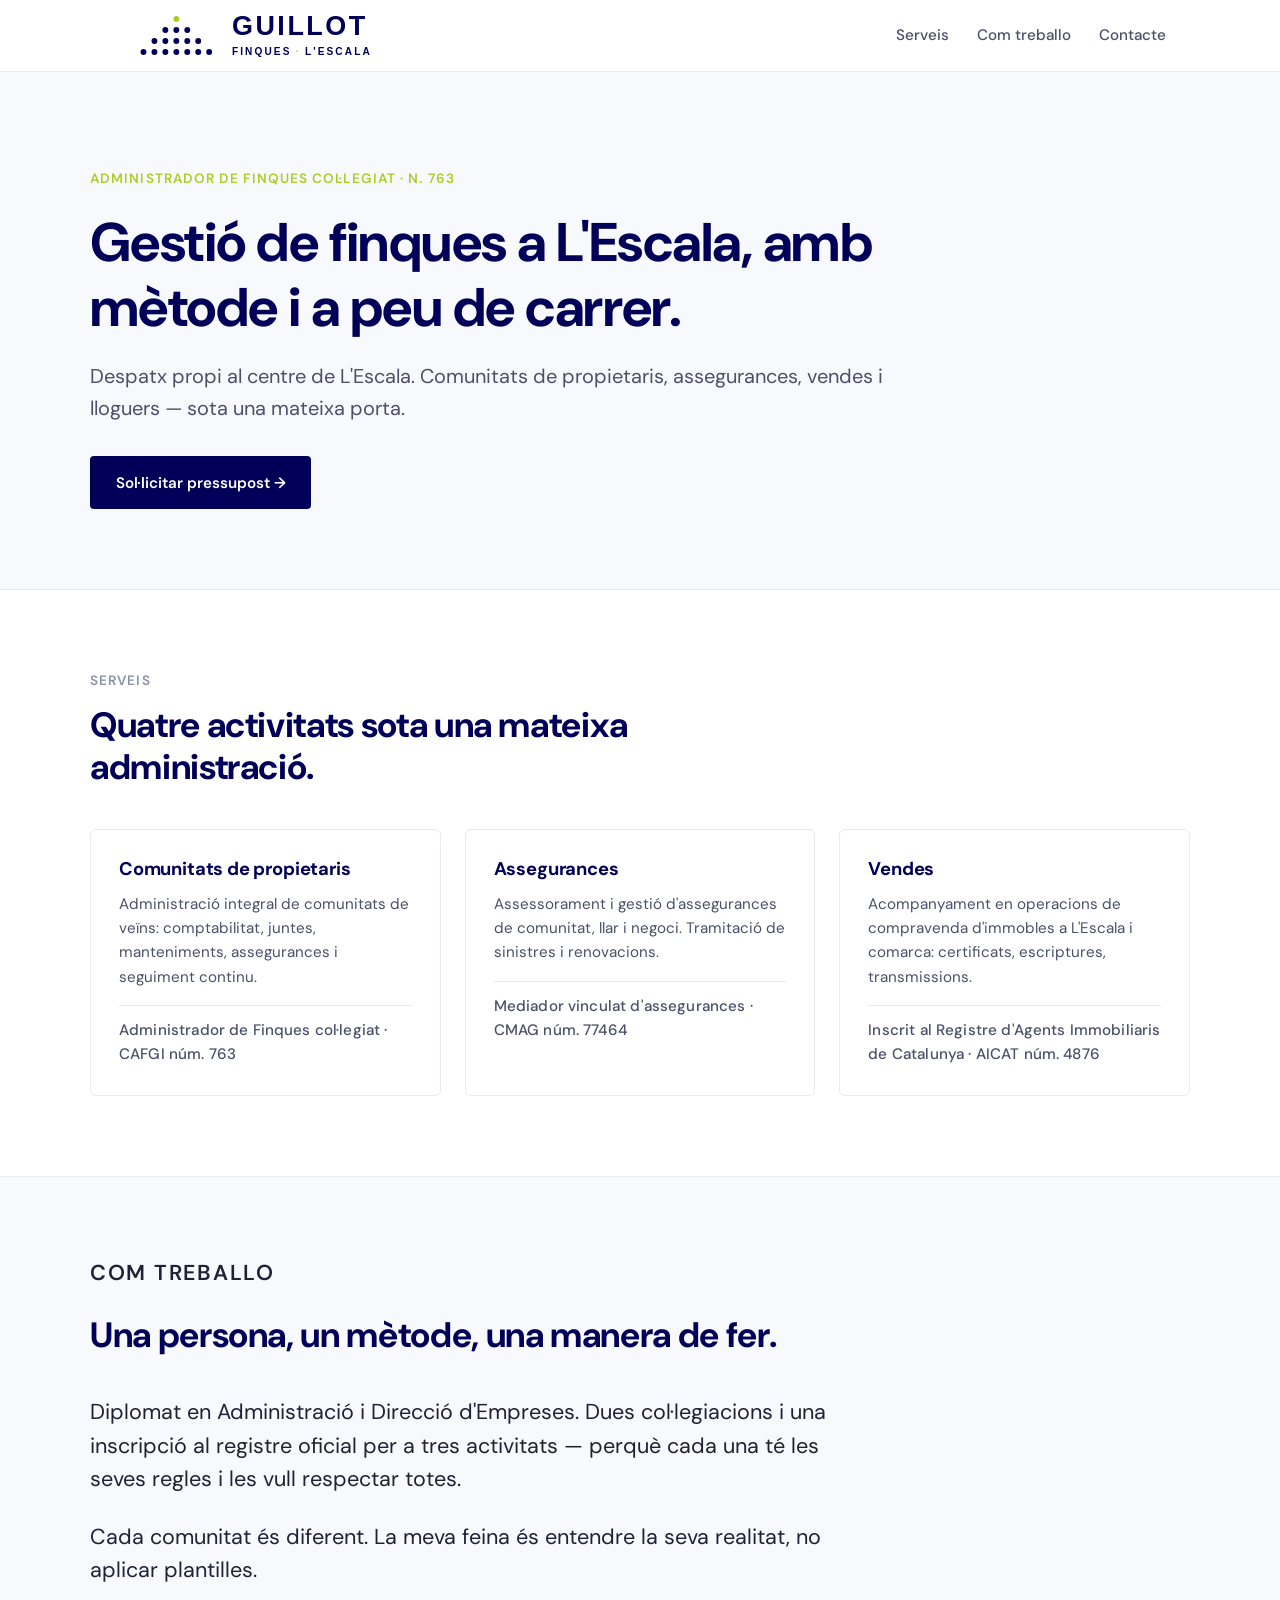
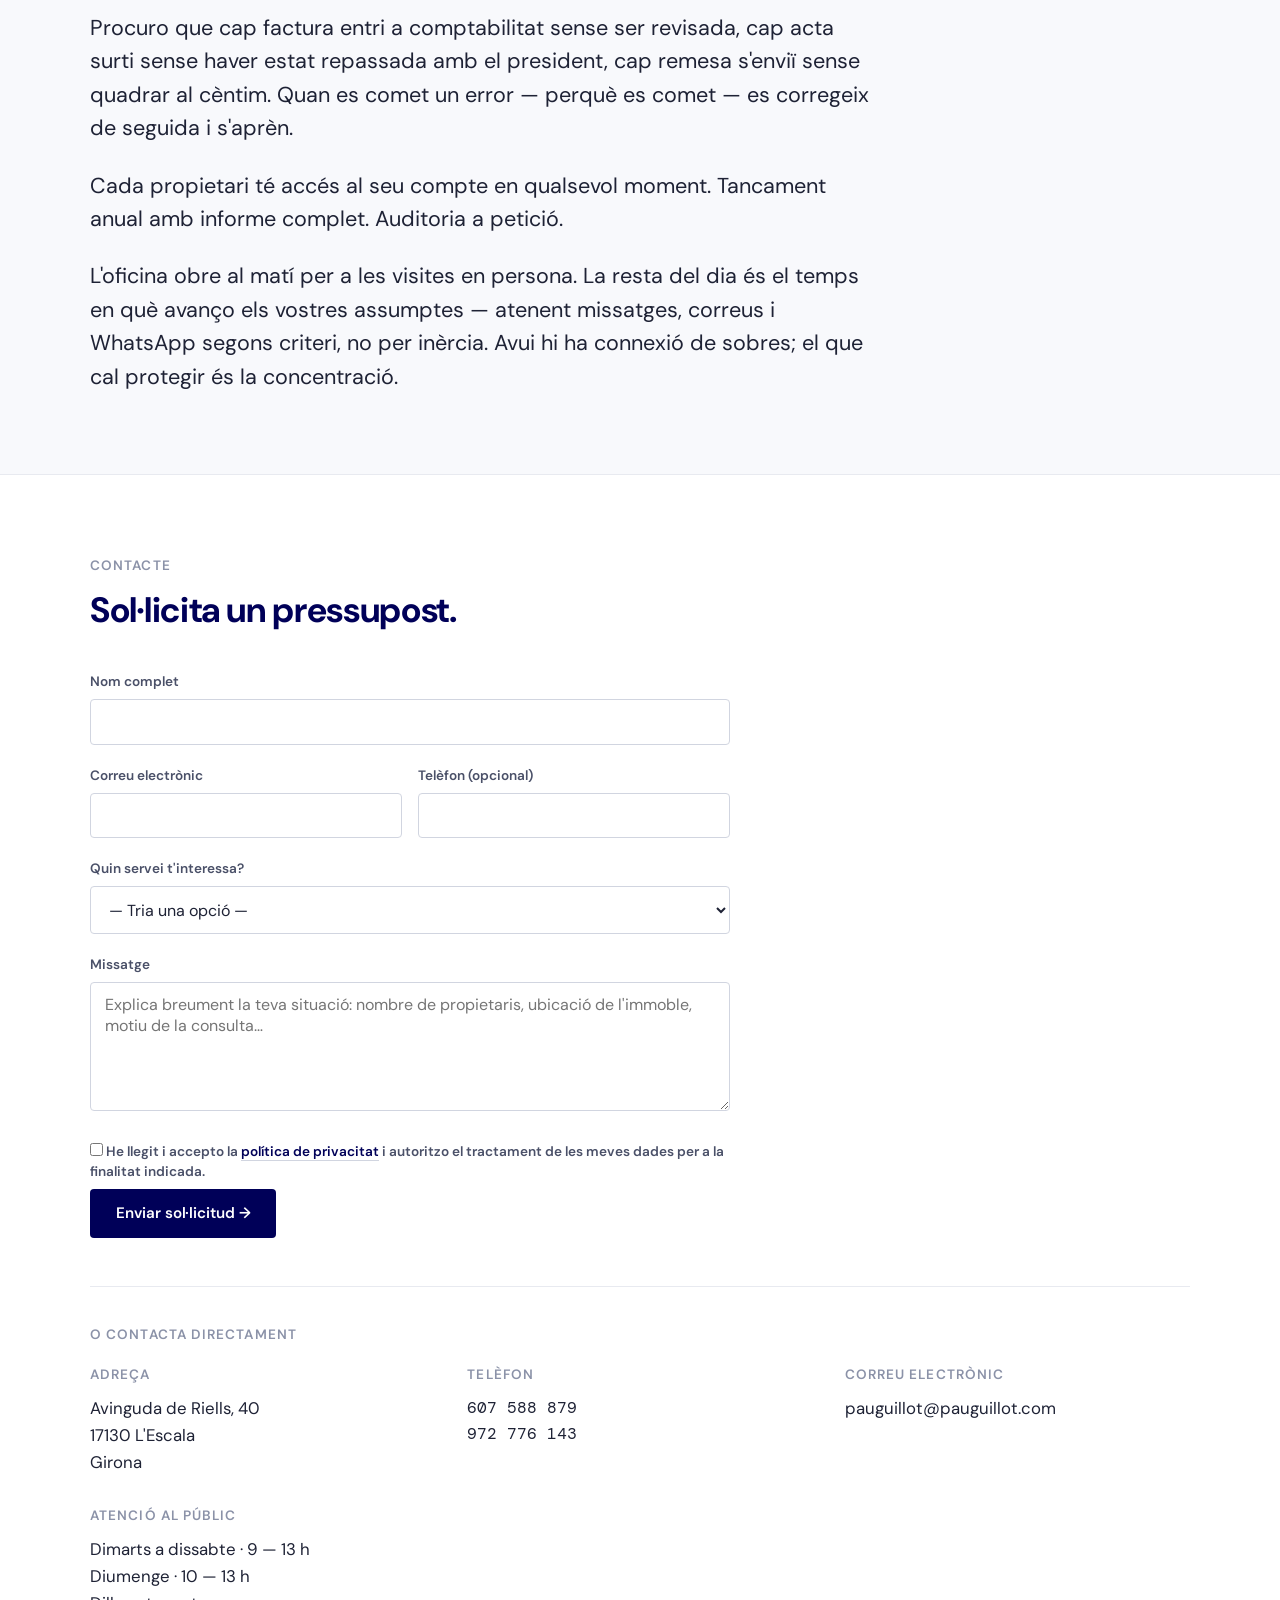
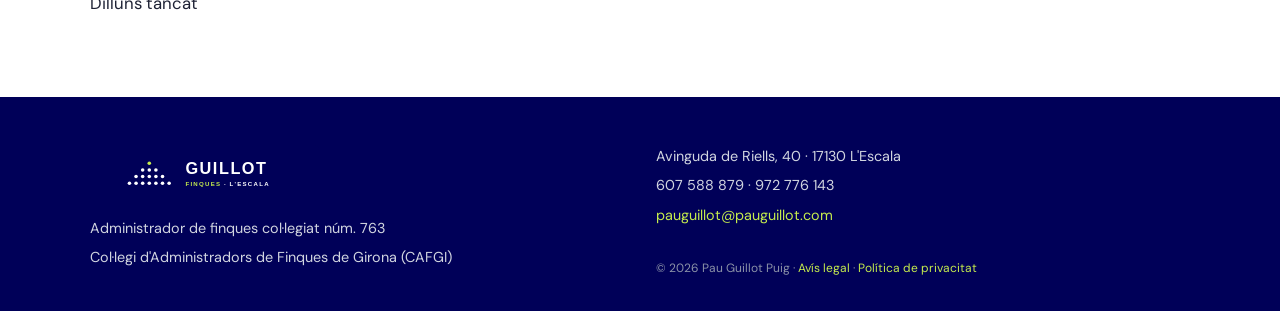
==== index.html @ b4b57026 "v0 inicial de finqueslescala.com Lloc estàtic + Cloudflare Pages Function per al formulari de pressu" ====
<!DOCTYPE html>
<html lang="ca">
<head>
  <meta charset="UTF-8">
  <meta name="viewport" content="width=device-width, initial-scale=1">
  <meta name="description" content="Pau Guillot Finques — Administrador de finques col·legiat a L'Escala. Comunitats de propietaris, assegurances, vendes i lloguers.">
  <title>Pau Guillot Finques · Administrador de finques · L'Escala</title>
  <link rel="icon" type="image/svg+xml" href="assets/favicon.svg">
  <link rel="stylesheet" href="styles.css">
</head>
<body>

  <header class="site-header">
    <div class="site-header__inner">
      <a class="site-header__logo" href="#" aria-label="Pau Guillot Finques">
        <img src="assets/logo-light.svg" alt="Pau Guillot Finques">
      </a>
      <nav class="site-header__nav">
        <a href="#serveis">Serveis</a>
        <a href="#filosofia">Com treballo</a>
        <a href="#contacte">Contacte</a>
      </nav>
    </div>
  </header>

  <main>

    <section class="hero">
      <div class="hero__inner">
        <p class="hero__eyebrow">Administrador de finques col·legiat · n. 763</p>
        <h1>Gestió de finques a L'Escala, amb mètode i a peu de carrer.</h1>
        <p class="hero__lead">
          Despatx propi al centre de L'Escala. Comunitats de propietaris,
          assegurances, vendes i lloguers — sota una mateixa porta.
        </p>
        <a class="hero__cta" href="#contacte">Sol·licitar pressupost →</a>
      </div>
    </section>

    <section class="section" id="serveis">
      <div class="section__inner">
        <p class="section__heading">Serveis</p>
        <h2>Quatre activitats sota una mateixa administració.</h2>

        <div class="serveis">
          <article class="servei">
            <h3>Comunitats de propietaris</h3>
            <p>
              Administració integral de comunitats de veïns: comptabilitat,
              juntes, manteniments, assegurances i seguiment continu.
            </p>
            <p class="servei__credencial">
              Administrador de Finques col·legiat · CAFGI núm. 763
            </p>
          </article>

          <article class="servei">
            <h3>Assegurances</h3>
            <p>
              Assessorament i gestió d'assegurances de comunitat, llar i
              negoci. Tramitació de sinistres i renovacions.
            </p>
            <p class="servei__credencial">
              Mediador vinculat d'assegurances · CMAG núm. 77464
            </p>
          </article>

          <article class="servei">
            <h3>Vendes</h3>
            <p>
              Acompanyament en operacions de compravenda d'immobles a
              L'Escala i comarca: certificats, escriptures, transmissions.
            </p>
            <p class="servei__credencial">
              Inscrit al Registre d'Agents Immobiliaris de Catalunya · AICAT núm. 4876
            </p>
          </article>
        </div>
      </div>
    </section>

    <section class="section section--alt" id="filosofia">
      <div class="section__inner filosofia">
        <p class="section__heading">Com treballo</p>
        <h2>Una persona, un mètode, una manera de fer.</h2>

        <p>
          Diplomat en Administració i Direcció d'Empreses. Dues
          col·legiacions i una inscripció al registre oficial per a
          tres activitats — perquè cada una té les seves regles i
          les vull respectar totes.
        </p>
        <p>
          Cada comunitat és diferent. La meva feina és entendre la seva
          realitat, no aplicar plantilles.
        </p>
        <p>
          Procuro que cap factura entri a comptabilitat sense ser
          revisada, cap acta surti sense haver estat repassada amb el
          president, cap remesa s'enviï sense quadrar al cèntim. Quan
          es comet un error — perquè es comet — es corregeix de seguida
          i s'aprèn.
        </p>
        <p>
          Cada propietari té accés al seu compte en qualsevol moment.
          Tancament anual amb informe complet. Auditoria a petició.
        </p>
        <p>
          L'oficina obre al matí per a les visites en persona. La resta
          del dia és el temps en què avanço els vostres assumptes —
          atenent missatges, correus i WhatsApp segons criteri, no
          per inèrcia. Avui hi ha connexió de sobres; el que cal
          protegir és la concentració.
        </p>
      </div>
    </section>

    <section class="section" id="contacte">
      <div class="section__inner">
        <p class="section__heading">Contacte</p>
        <h2>Sol·licita un pressupost.</h2>

        <form class="pressupost-form" action="/api/pressupost" method="post">
          <div class="pressupost-form__row">
            <label for="nom">Nom complet</label>
            <input type="text" id="nom" name="nom" required autocomplete="name">
          </div>

          <div class="pressupost-form__row pressupost-form__row--split">
            <div>
              <label for="email">Correu electrònic</label>
              <input type="email" id="email" name="email" required autocomplete="email">
            </div>
            <div>
              <label for="telefon">Telèfon (opcional)</label>
              <input type="tel" id="telefon" name="telefon" autocomplete="tel">
            </div>
          </div>

          <div class="pressupost-form__row">
            <label for="servei">Quin servei t'interessa?</label>
            <select id="servei" name="servei" required>
              <option value="">— Tria una opció —</option>
              <option value="comunitat">Comunitat de propietaris</option>
              <option value="assegurances">Assegurances</option>
              <option value="vendes">Vendes</option>
              <option value="altre">Altre</option>
            </select>
          </div>

          <div class="pressupost-form__row">
            <label for="missatge">Missatge</label>
            <textarea id="missatge" name="missatge" rows="5" required
                      placeholder="Explica breument la teva situació: nombre de propietaris, ubicació de l'immoble, motiu de la consulta…"></textarea>
          </div>

          <label class="pressupost-form__consent">
            <input type="checkbox" name="consentiment" value="1" required>
            <span>
              He llegit i accepto la
              <a href="privacitat.html" target="_blank">política de privacitat</a>
              i autoritzo el tractament de les meves dades per a la finalitat indicada.
            </span>
          </label>

          <button type="submit" class="pressupost-form__submit">
            Enviar sol·licitud →
          </button>
        </form>

        <div class="contacte-divider"></div>

        <h3 class="contacte__subtitol">O contacta directament</h3>

        <div class="contacte">
          <div class="contacte__bloc">
            <h3>Adreça</h3>
            <p>Avinguda de Riells, 40</p>
            <p>17130 L'Escala</p>
            <p>Girona</p>
          </div>

          <div class="contacte__bloc">
            <h3>Telèfon</h3>
            <a class="mono" href="tel:+34607588879">607 588 879</a>
            <a class="mono" href="tel:+34972776143">972 776 143</a>
          </div>

          <div class="contacte__bloc">
            <h3>Correu electrònic</h3>
            <a href="mailto:pauguillot@pauguillot.com">pauguillot@pauguillot.com</a>
          </div>

          <div class="contacte__bloc">
            <h3>Atenció al públic</h3>
            <p>Dimarts a dissabte · 9 — 13 h</p>
            <p>Diumenge · 10 — 13 h</p>
            <p>Dilluns tancat</p>
          </div>
        </div>

      </div>
    </section>

  </main>

  <footer class="site-footer">
    <div class="site-footer__inner">
      <div>
        <img src="assets/logo.svg" alt="Pau Guillot Finques">
        <p>Administrador de finques col·legiat núm. 763</p>
        <p>Col·legi d'Administradors de Finques de Girona (CAFGI)</p>
      </div>
      <div>
        <p>Avinguda de Riells, 40 · 17130 L'Escala</p>
        <p>607 588 879 · 972 776 143</p>
        <p><a href="mailto:pauguillot@pauguillot.com">pauguillot@pauguillot.com</a></p>
        <br>
        <small>© 2026 Pau Guillot Puig · <a href="avis-legal.html">Avís legal</a> · <a href="privacitat.html">Política de privacitat</a></small>
      </div>
    </div>
  </footer>

</body>
</html>
---- styles.css ----
/* ============================================================
   finqueslescala.com — v0
   Hereta tokens del sistema de marca PGF.
   ============================================================ */

@import url('https://fonts.googleapis.com/css2?family=DM+Sans:wght@400;500;600;700;800&family=DM+Mono:wght@400;500&display=swap');

:root {
  --navy:        #000058;
  --navy-deep:   #00003a;
  --navy-light:  #0a0a6e;
  --lime:        #c5ec4d;
  --lime-print:  #a8cf28;

  --white:       #ffffff;
  --off-white:   #f8f9fc;
  --gray-50:     #f4f5f9;
  --gray-100:    #e8eaf0;
  --gray-200:    #d1d5e0;
  --gray-400:    #8b92a8;
  --gray-600:    #4a5068;
  --gray-800:    #1e2235;

  --font-sans:   'DM Sans', 'Inter', 'Helvetica Neue', Arial, sans-serif;
  --font-mono:   'DM Mono', 'Menlo', 'Consolas', monospace;

  --max-w:       1100px;
  --gutter:      1.5rem;
}

* { box-sizing: border-box; margin: 0; padding: 0; }

html {
  -webkit-font-smoothing: antialiased;
  -moz-osx-font-smoothing: grayscale;
  scroll-behavior: smooth;
}

body {
  font-family: var(--font-sans);
  font-size: 17px;
  line-height: 1.6;
  color: var(--gray-800);
  background: var(--white);
}

a {
  color: var(--navy);
  text-decoration: none;
  border-bottom: 1px solid var(--gray-200);
  transition: border-color .15s ease;
}
a:hover { border-bottom-color: var(--navy); }

h1, h2, h3 {
  font-family: var(--font-sans);
  color: var(--navy);
  font-weight: 700;
  line-height: 1.2;
  letter-spacing: -0.01em;
}

.mono { font-family: var(--font-mono); }

/* ============================================================
   HEADER
   ============================================================ */
.site-header {
  background: var(--white);
  border-bottom: 1px solid var(--gray-100);
  position: sticky;
  top: 0;
  z-index: 10;
}

.site-header__inner {
  max-width: var(--max-w);
  margin: 0 auto;
  padding: 0.875rem var(--gutter);
  display: flex;
  align-items: center;
  justify-content: space-between;
}

.site-header__logo {
  border-bottom: none;
  line-height: 0;
}

.site-header__logo img {
  height: 43px;
  display: block;
}

@media (max-width: 640px) {
  .site-header__logo img { height: 31px; }
}


.site-header__nav {
  display: flex;
  gap: 1.75rem;
  font-size: 0.95rem;
}

.site-header__nav a {
  color: var(--gray-600);
  border-bottom: none;
  font-weight: 500;
}
.site-header__nav a:hover { color: var(--navy); }

@media (max-width: 640px) {
  .site-header__nav { display: none; }
}

/* ============================================================
   HERO
   ============================================================ */
.hero {
  padding: 6rem var(--gutter) 5rem;
  background: var(--off-white);
  border-bottom: 1px solid var(--gray-100);
}

.hero__inner {
  max-width: var(--max-w);
  margin: 0 auto;
}

.hero__eyebrow {
  font-size: 0.85rem;
  font-weight: 600;
  letter-spacing: 0.08em;
  text-transform: uppercase;
  color: var(--lime-print);
  margin-bottom: 1.25rem;
}

.hero h1 {
  font-size: clamp(2rem, 5vw, 3.4rem);
  margin-bottom: 1.25rem;
  max-width: 24ch;
}

.hero__lead {
  font-size: clamp(1.05rem, 1.6vw, 1.25rem);
  color: var(--gray-600);
  max-width: 60ch;
  margin-bottom: 2rem;
}

.hero__cta {
  display: inline-flex;
  align-items: center;
  gap: 0.6rem;
  padding: 0.9rem 1.6rem;
  background: var(--navy);
  color: var(--white);
  border-radius: 4px;
  border-bottom: none;
  font-weight: 600;
  font-size: 0.95rem;
  transition: background .15s ease;
}
.hero__cta:hover { background: var(--navy-light); border-bottom: none; }

/* ============================================================
   SECTIONS
   ============================================================ */
.section {
  padding: 5rem var(--gutter);
}

.section--alt {
  background: var(--off-white);
  border-top: 1px solid var(--gray-100);
  border-bottom: 1px solid var(--gray-100);
}

.section__inner {
  max-width: var(--max-w);
  margin: 0 auto;
}

.section__heading {
  font-size: 0.85rem;
  font-weight: 600;
  letter-spacing: 0.08em;
  text-transform: uppercase;
  color: var(--gray-400);
  margin-bottom: 0.75rem;
}

.section h2 {
  font-size: clamp(1.6rem, 3vw, 2.2rem);
  margin-bottom: 2.5rem;
  max-width: 30ch;
}

/* ============================================================
   SERVEIS (grid)
   ============================================================ */
.serveis {
  display: grid;
  grid-template-columns: repeat(auto-fit, minmax(260px, 1fr));
  gap: 1.5rem;
}

.servei {
  background: var(--white);
  border: 1px solid var(--gray-100);
  border-radius: 6px;
  padding: 1.75rem;
  transition: border-color .2s ease, transform .2s ease;
}
.servei:hover {
  border-color: var(--navy);
  transform: translateY(-2px);
}

.servei h3 {
  font-size: 1.15rem;
  margin-bottom: 0.75rem;
  color: var(--navy);
}

.servei p {
  color: var(--gray-600);
  font-size: 0.95rem;
}

.servei__marca {
  display: inline-block;
  margin-top: 0.75rem;
  font-size: 0.85rem;
  font-weight: 500;
  color: var(--lime-print);
  border-bottom: none;
}

.servei__credencial {
  margin-top: 1rem;
  padding-top: 0.75rem;
  border-top: 1px solid var(--gray-100);
  font-size: 0.8rem;
  color: var(--gray-400);
  font-weight: 500;
  letter-spacing: 0.01em;
}

/* ============================================================
   FILOSOFIA
   ============================================================ */
.filosofia p {
  font-size: clamp(1.1rem, 1.8vw, 1.35rem);
  line-height: 1.55;
  color: var(--gray-800);
  max-width: 52ch;
  margin-bottom: 1.5rem;
}

.filosofia p:last-child { margin-bottom: 0; }

/* ============================================================
   CONTACTE
   ============================================================ */
.contacte {
  display: grid;
  grid-template-columns: repeat(auto-fit, minmax(260px, 1fr));
  gap: 2rem;
}

.contacte__bloc h3 {
  font-size: 0.85rem;
  font-weight: 600;
  letter-spacing: 0.08em;
  text-transform: uppercase;
  color: var(--gray-400);
  margin-bottom: 0.75rem;
}

.contacte__bloc p,
.contacte__bloc a {
  font-size: 1.05rem;
  color: var(--gray-800);
  display: block;
  border-bottom: none;
}

.contacte__bloc a:hover { color: var(--navy); }

.contacte__bloc .mono { font-family: var(--font-mono); font-size: 1rem; }

/* ============================================================
   FORMULARI PRESSUPOST
   ============================================================ */
.pressupost-form {
  max-width: 640px;
  margin-bottom: 3rem;
}

.pressupost-form__row {
  margin-bottom: 1.25rem;
}

.pressupost-form__row--split {
  display: grid;
  grid-template-columns: 1fr 1fr;
  gap: 1rem;
}

@media (max-width: 540px) {
  .pressupost-form__row--split { grid-template-columns: 1fr; }
}

.pressupost-form label {
  display: block;
  font-size: 0.85rem;
  font-weight: 600;
  color: var(--gray-600);
  margin-bottom: 0.4rem;
}

.pressupost-form input,
.pressupost-form select,
.pressupost-form textarea {
  width: 100%;
  font-family: var(--font-sans);
  font-size: 1rem;
  color: var(--gray-800);
  background: var(--white);
  border: 1px solid var(--gray-200);
  border-radius: 4px;
  padding: 0.7rem 0.85rem;
  transition: border-color .15s ease, box-shadow .15s ease;
}

.pressupost-form input:focus,
.pressupost-form select:focus,
.pressupost-form textarea:focus {
  outline: none;
  border-color: var(--navy);
  box-shadow: 0 0 0 3px rgba(0, 0, 88, 0.1);
}

.pressupost-form textarea {
  resize: vertical;
  font-family: var(--font-sans);
}

.pressupost-form__submit {
  display: inline-flex;
  align-items: center;
  gap: 0.6rem;
  padding: 0.9rem 1.6rem;
  background: var(--navy);
  color: var(--white);
  border: none;
  border-radius: 4px;
  font-family: var(--font-sans);
  font-weight: 600;
  font-size: 0.95rem;
  cursor: pointer;
  transition: background .15s ease;
}
.pressupost-form__submit:hover { background: var(--navy-light); }

.contacte-divider {
  border-top: 1px solid var(--gray-100);
  margin: 3rem 0 2.5rem;
}

.contacte__subtitol {
  font-size: 0.85rem;
  font-weight: 600;
  letter-spacing: 0.08em;
  text-transform: uppercase;
  color: var(--gray-400);
  margin-bottom: 1.5rem;
}

/* ============================================================
   PÀGINES LEGALS
   ============================================================ */
.legal {
  padding: 4rem var(--gutter) 5rem;
}

.legal__inner {
  max-width: 720px;
  margin: 0 auto;
}

.legal h1 {
  font-size: clamp(1.6rem, 3vw, 2.2rem);
  margin-bottom: 0.5rem;
}

.legal__lead {
  color: var(--gray-600);
  margin-bottom: 2.5rem;
  font-size: 0.95rem;
}

.legal h2 {
  font-size: 1.2rem;
  margin: 2.5rem 0 0.75rem;
  color: var(--navy);
}

.legal h3 {
  font-size: 1rem;
  margin: 1.5rem 0 0.5rem;
  color: var(--navy);
  font-weight: 600;
}

.legal p, .legal ul, .legal ol {
  margin-bottom: 1rem;
  color: var(--gray-800);
  font-size: 0.95rem;
}

.legal ul, .legal ol {
  padding-left: 1.5rem;
}

.legal ul li, .legal ol li {
  margin-bottom: 0.4rem;
}

.legal a {
  color: var(--navy);
  border-bottom-color: var(--gray-200);
}

.legal__back {
  display: inline-block;
  margin-bottom: 2rem;
  font-size: 0.9rem;
  color: var(--gray-600);
  border-bottom: none;
}
.legal__back:hover { color: var(--navy); }

/* ============================================================
   PÀGINA GRÀCIES
   ============================================================ */
.gracies {
  padding: 6rem var(--gutter);
  text-align: center;
}

.gracies__inner {
  max-width: 540px;
  margin: 0 auto;
}

.gracies h1 {
  font-size: clamp(1.8rem, 3vw, 2.4rem);
  margin-bottom: 1rem;
}

.gracies p {
  color: var(--gray-600);
  font-size: 1.05rem;
  margin-bottom: 2rem;
}

/* ============================================================
   FORM CONSENTIMENT RGPD
   ============================================================ */
.pressupost-form__consent {
  display: flex;
  align-items: flex-start;
  gap: 0.6rem;
  font-size: 0.85rem;
  color: var(--gray-600);
  margin-bottom: 1.5rem;
  line-height: 1.5;
}

.pressupost-form__consent input[type="checkbox"] {
  width: auto;
  margin-top: 0.2rem;
  flex-shrink: 0;
  accent-color: var(--navy);
}

.pressupost-form__consent a {
  color: var(--navy);
}

/* ============================================================
   MAPA
   ============================================================ */
.mapa {
  margin-top: 3rem;
  border: 1px solid var(--gray-200);
  border-radius: 6px;
  overflow: hidden;
  background: var(--gray-50);
}

.mapa iframe {
  display: block;
  width: 100%;
  height: 360px;
  border: 0;
}

.mapa__link {
  display: block;
  text-align: right;
  padding: 0.75rem 1rem;
  font-size: 0.85rem;
  color: var(--gray-600);
  border-bottom: none;
  background: var(--white);
  border-top: 1px solid var(--gray-100);
}
.mapa__link:hover { color: var(--navy); }

@media (max-width: 640px) {
  .mapa iframe { height: 280px; }
}

/* ============================================================
   FOOTER
   ============================================================ */
.site-footer {
  background: var(--navy);
  color: var(--gray-200);
  padding: 3rem var(--gutter) 2rem;
  font-size: 0.9rem;
}

.site-footer__inner {
  max-width: var(--max-w);
  margin: 0 auto;
  display: grid;
  grid-template-columns: 1fr 1fr;
  gap: 2rem;
}

@media (max-width: 640px) {
  .site-footer__inner { grid-template-columns: 1fr; }
}

.site-footer img {
  height: 56px;
  display: block;
  margin-bottom: 1rem;
}

.site-footer p { color: var(--gray-200); margin-bottom: 0.4rem; }
.site-footer small { color: var(--gray-400); }

.site-footer a { color: var(--lime); border-bottom-color: transparent; }
.site-footer a:hover { border-bottom-color: var(--lime); }
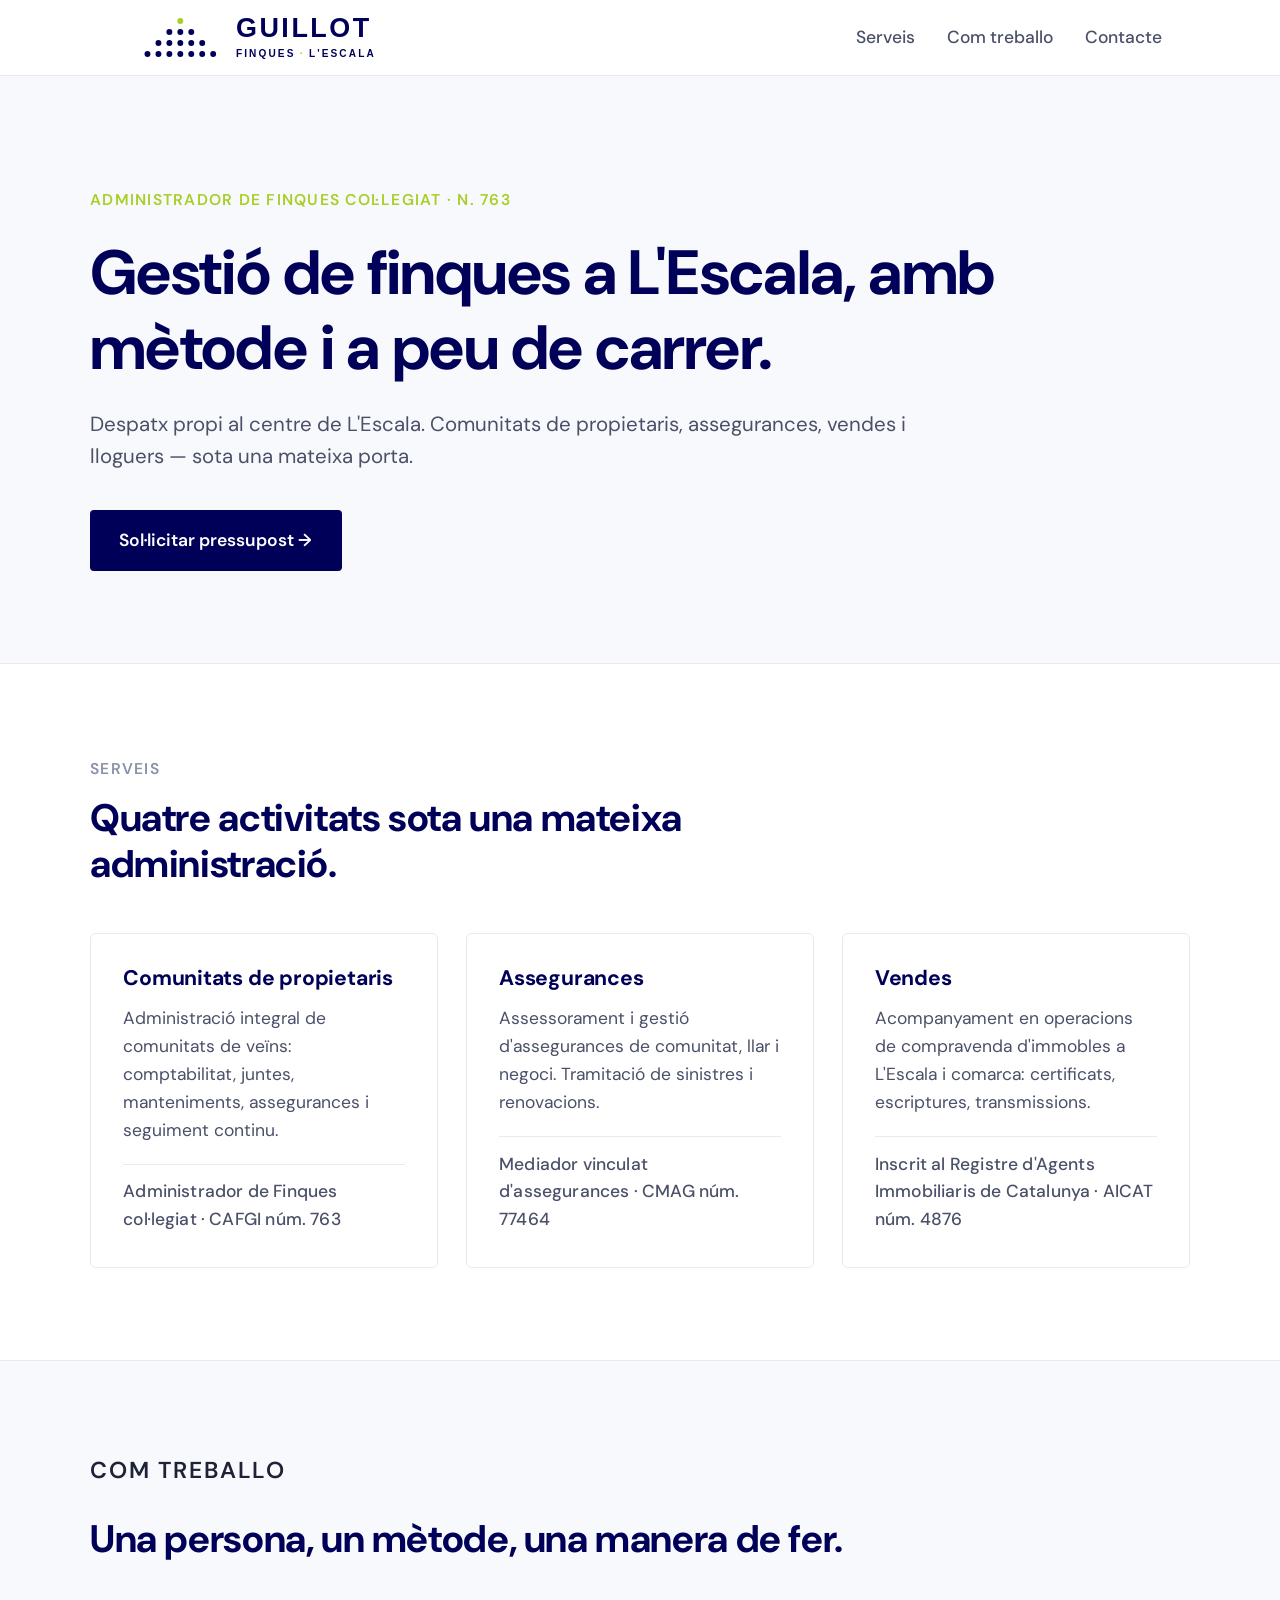
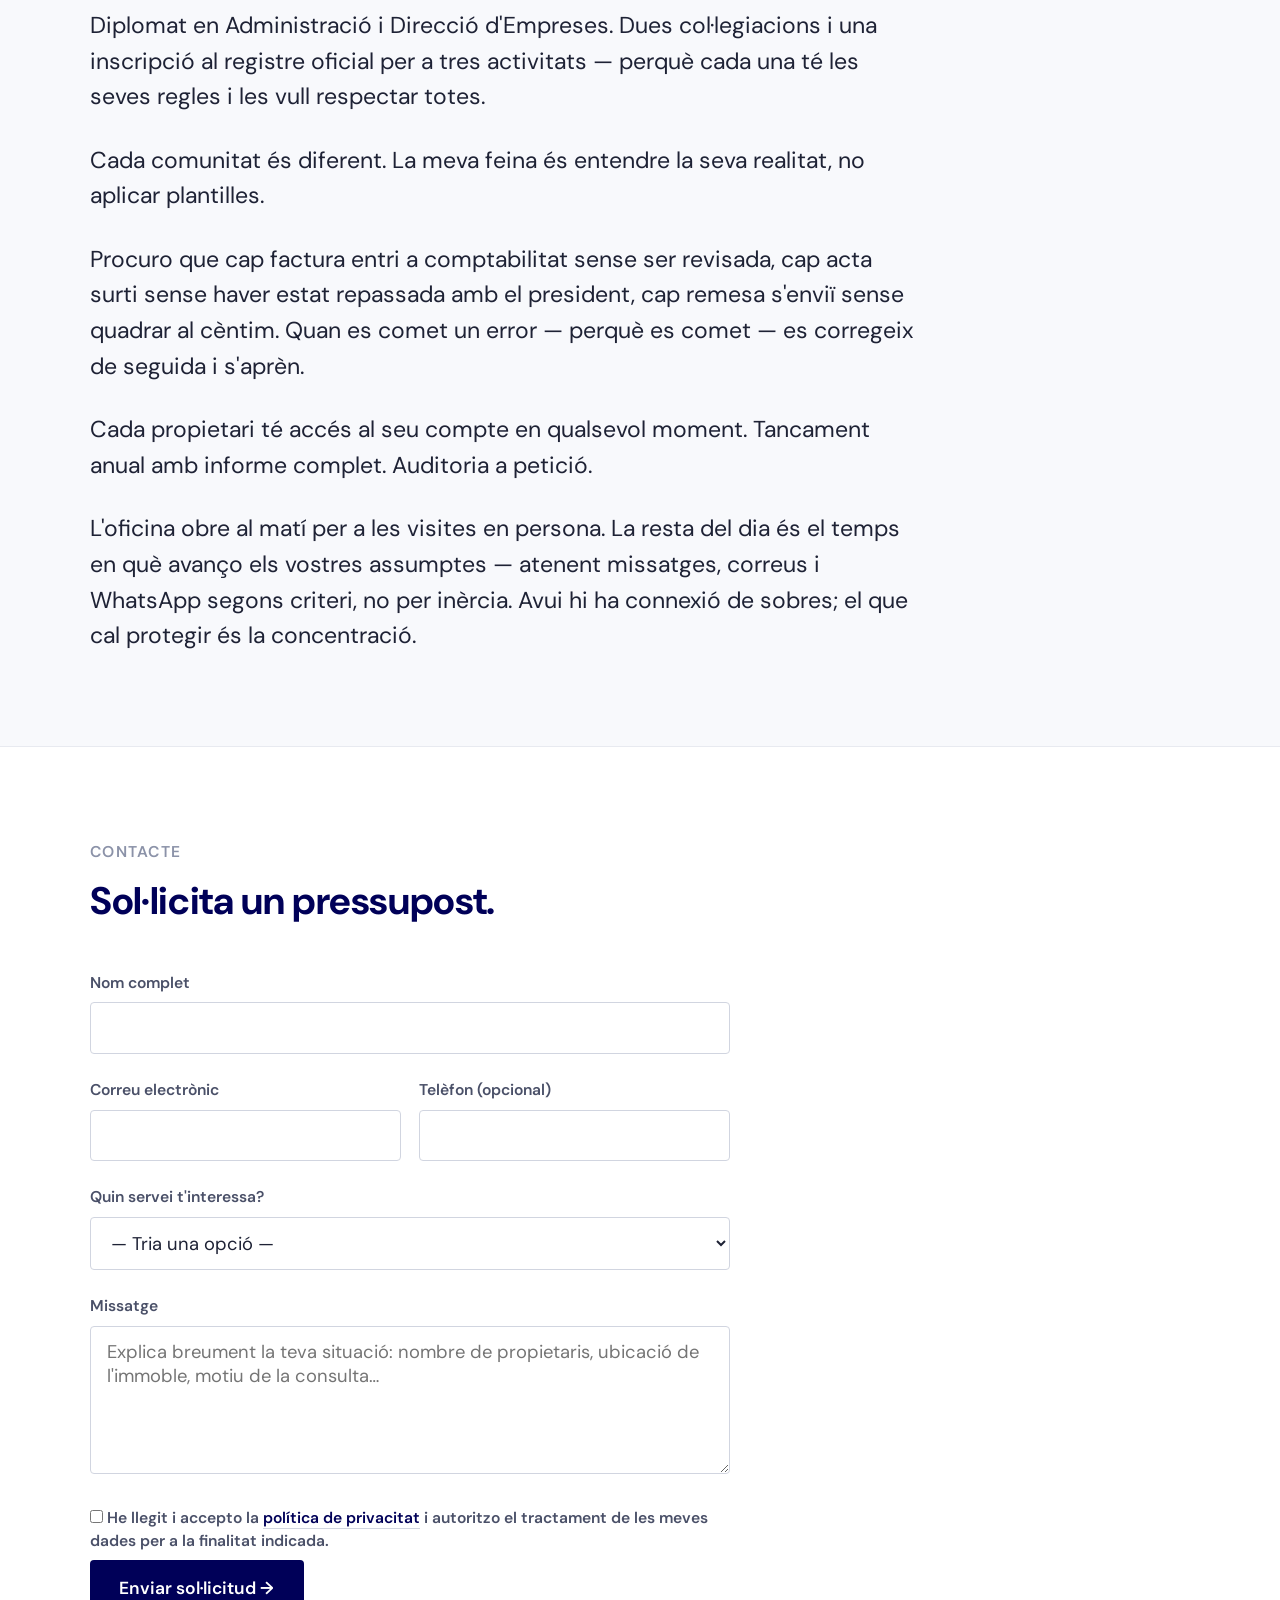
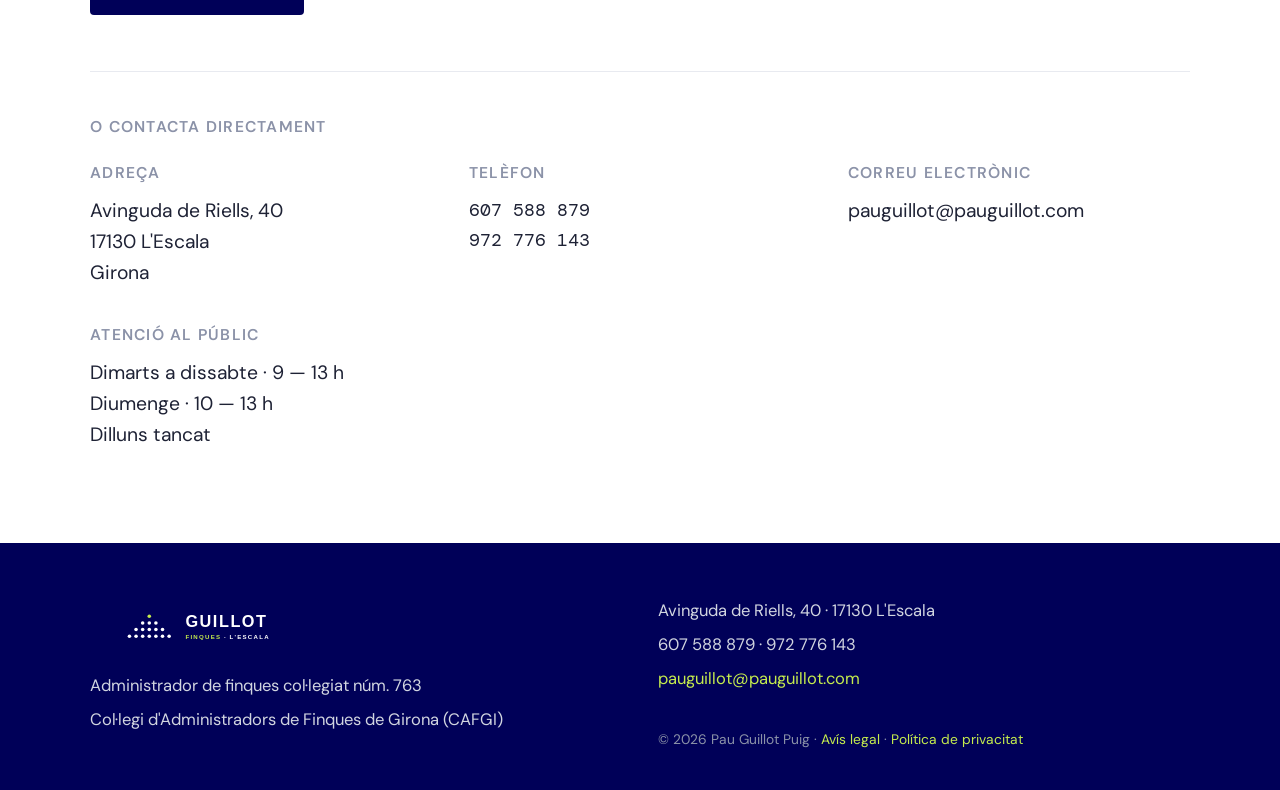
==== commit 2be22bab: "Higiene tècnica: robots.txt, sitemap.xml, Open Graph i canonicals Tres fitxers nous: - robots.txt: p" ====
--- a/index.html
+++ b/index.html
@@ -3,10 +3,26 @@
 <head>
   <meta charset="UTF-8">
   <meta name="viewport" content="width=device-width, initial-scale=1">
-  <meta name="description" content="Pau Guillot Finques — Administrador de finques col·legiat a L'Escala. Comunitats de propietaris, assegurances, vendes i lloguers.">
+  <meta name="description" content="Pau Guillot Finques — Administrador de finques col·legiat a L'Escala. Comunitats de propietaris, assegurances, vendes.">
   <title>Pau Guillot Finques · Administrador de finques · L'Escala</title>
+  <link rel="canonical" href="https://finqueslescala.com/">
   <link rel="icon" type="image/svg+xml" href="assets/favicon.svg">
   <link rel="stylesheet" href="styles.css">
+
+  <meta property="og:type" content="website">
+  <meta property="og:url" content="https://finqueslescala.com/">
+  <meta property="og:title" content="Pau Guillot Finques · Administrador de finques · L'Escala">
+  <meta property="og:description" content="Administració de finques amb mètode i a peu de carrer. Comunitats de propietaris, assegurances, vendes.">
+  <meta property="og:image" content="https://finqueslescala.com/assets/og-image.png">
+  <meta property="og:image:width" content="1200">
+  <meta property="og:image:height" content="630">
+  <meta property="og:locale" content="ca_ES">
+  <meta property="og:site_name" content="Pau Guillot Finques">
+
+  <meta name="twitter:card" content="summary_large_image">
+  <meta name="twitter:title" content="Pau Guillot Finques · Administrador de finques · L'Escala">
+  <meta name="twitter:description" content="Administració de finques amb mètode i a peu de carrer. Comunitats de propietaris, assegurances, vendes.">
+  <meta name="twitter:image" content="https://finqueslescala.com/assets/og-image.png">
 </head>
 <body>
 
--- a/styles.css
+++ b/styles.css
@@ -34,11 +34,12 @@
   -webkit-font-smoothing: antialiased;
   -moz-osx-font-smoothing: grayscale;
   scroll-behavior: smooth;
+  font-size: 115%;
 }
 
 body {
   font-family: var(--font-sans);
-  font-size: 17px;
+  font-size: 1rem;
   line-height: 1.6;
   color: var(--gray-800);
   background: var(--white);
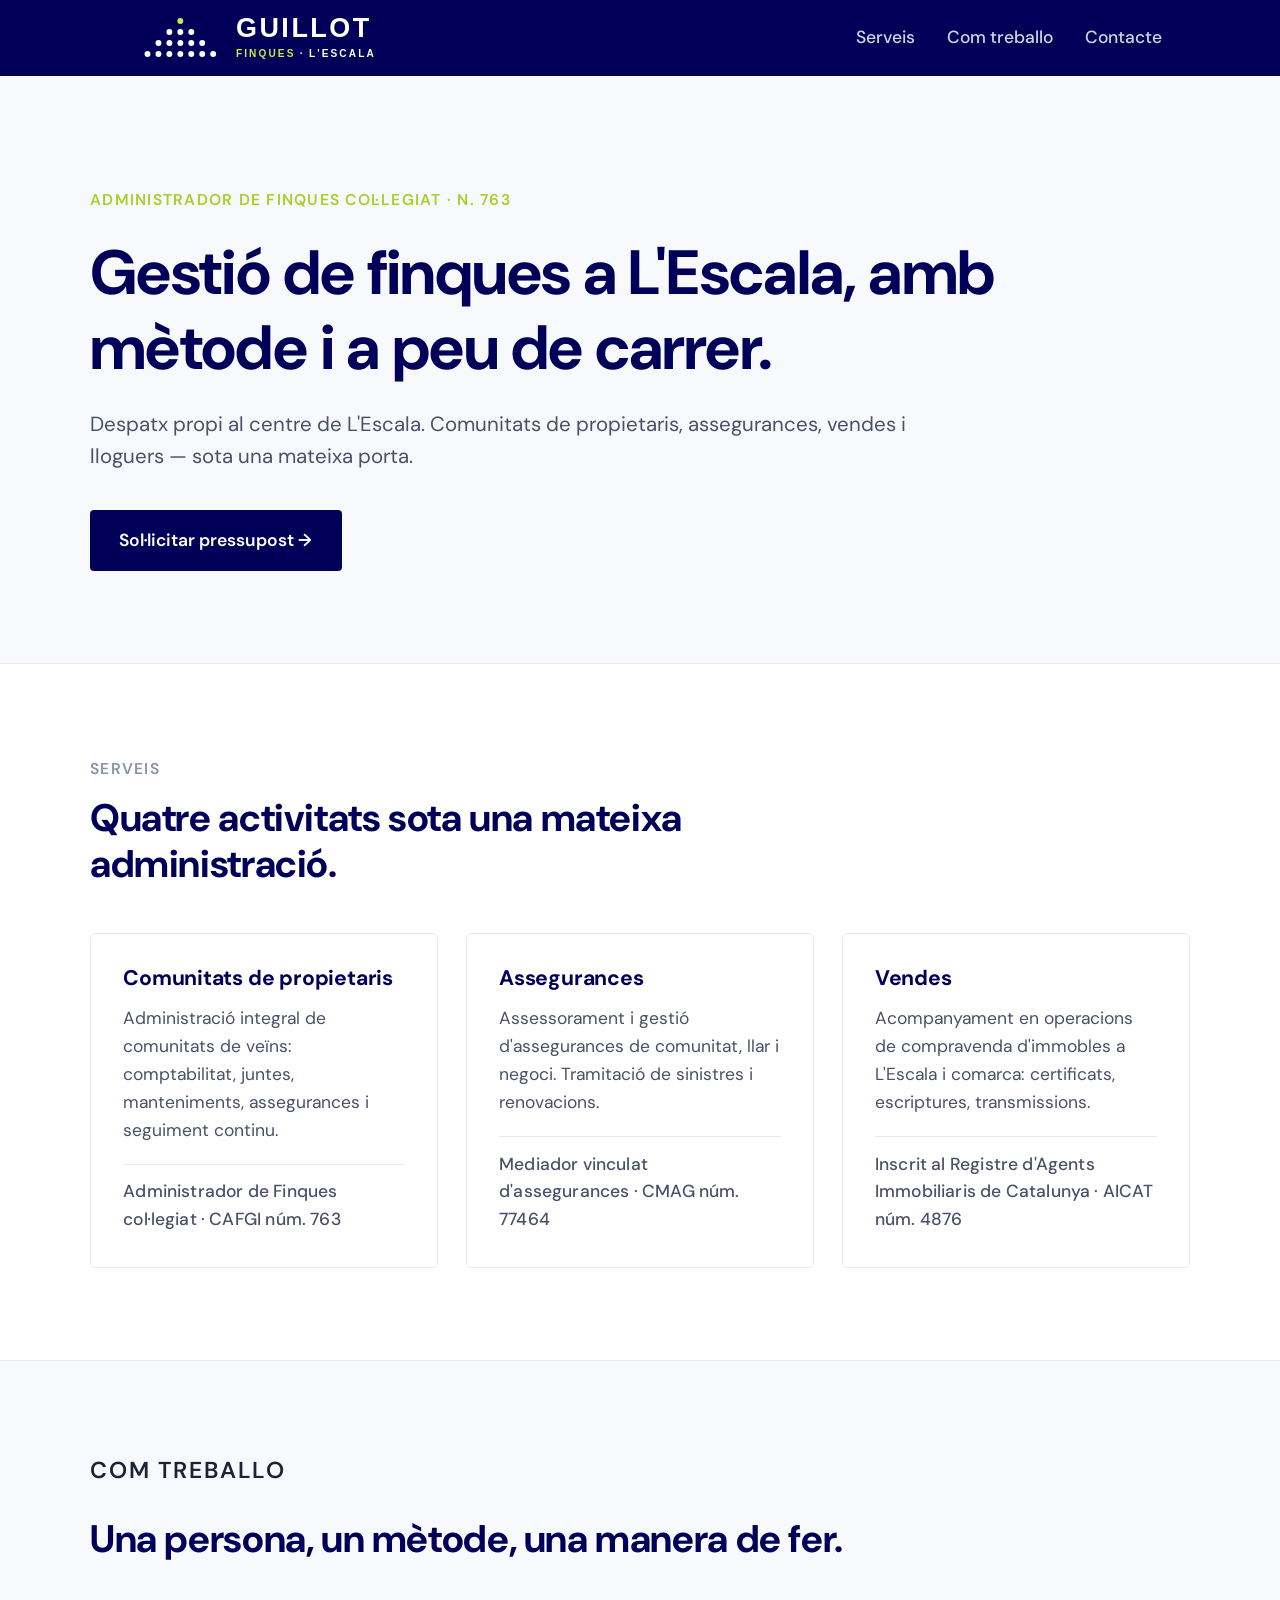
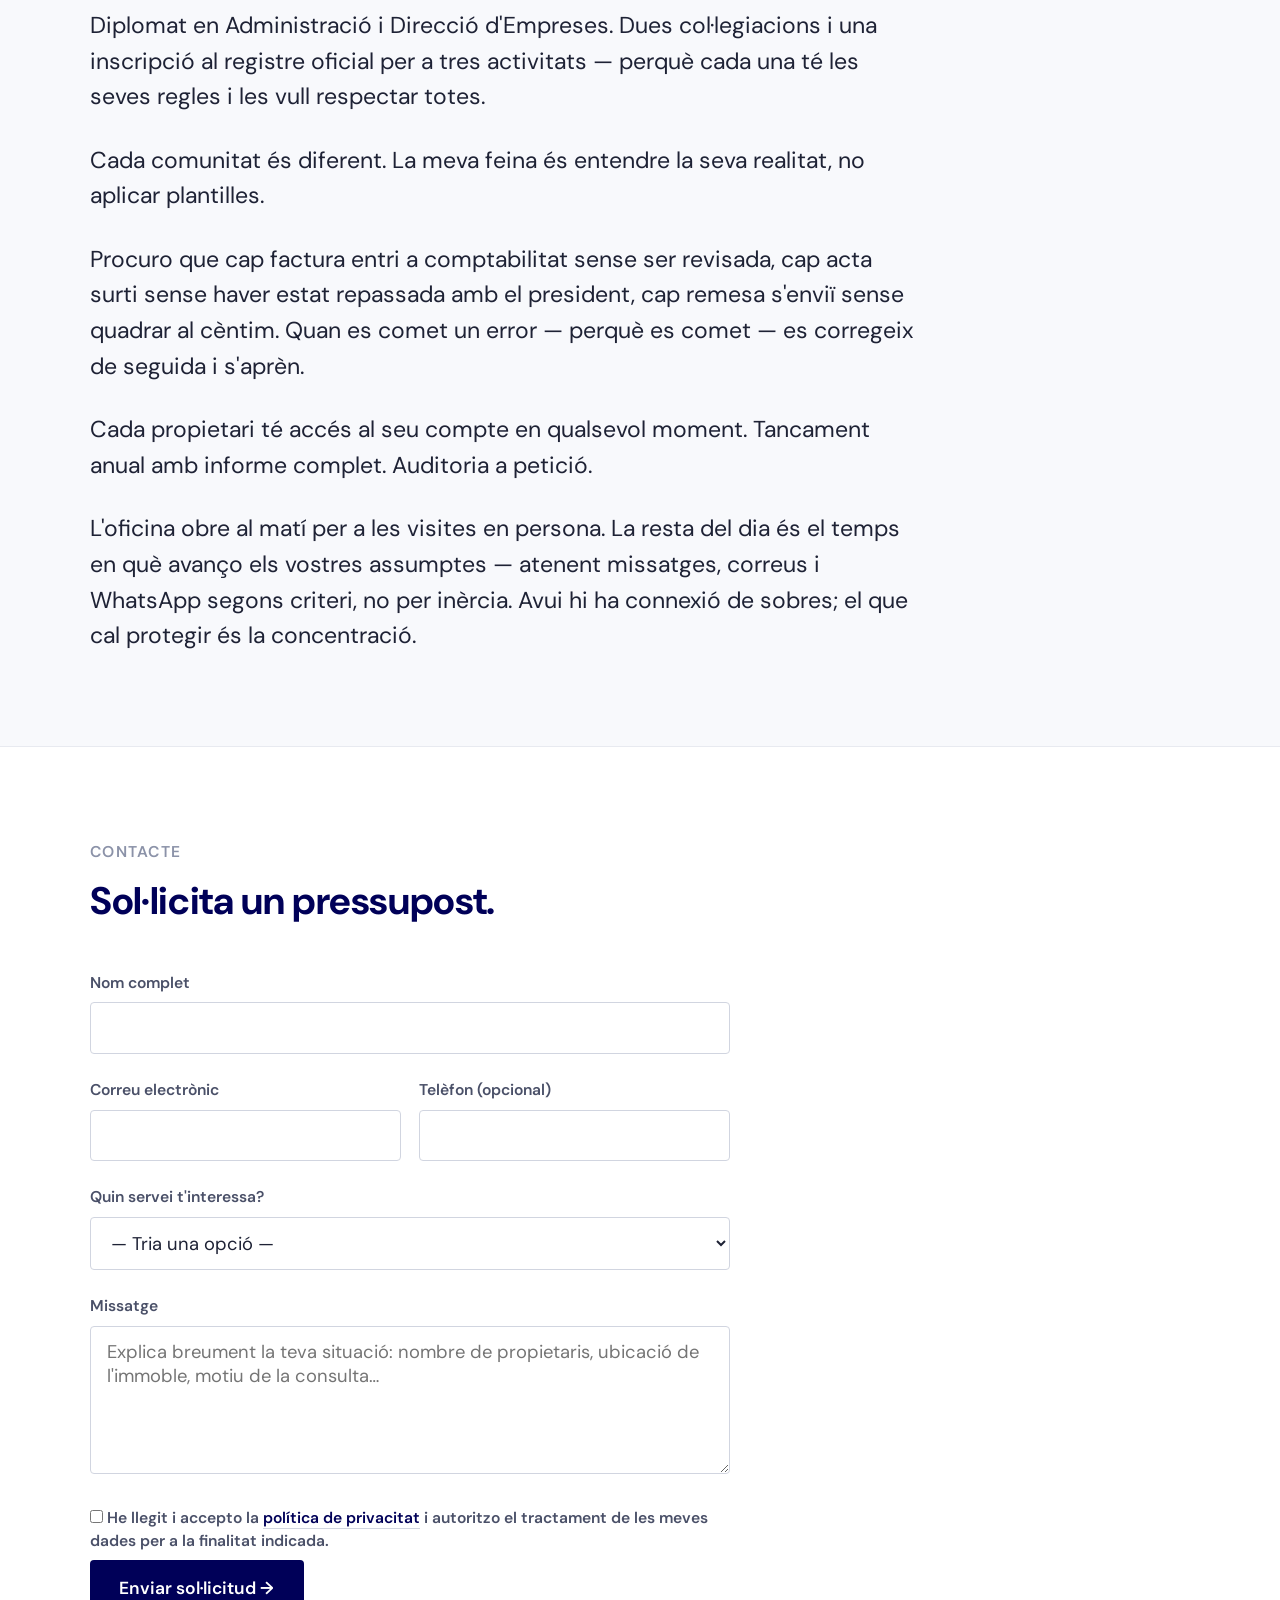
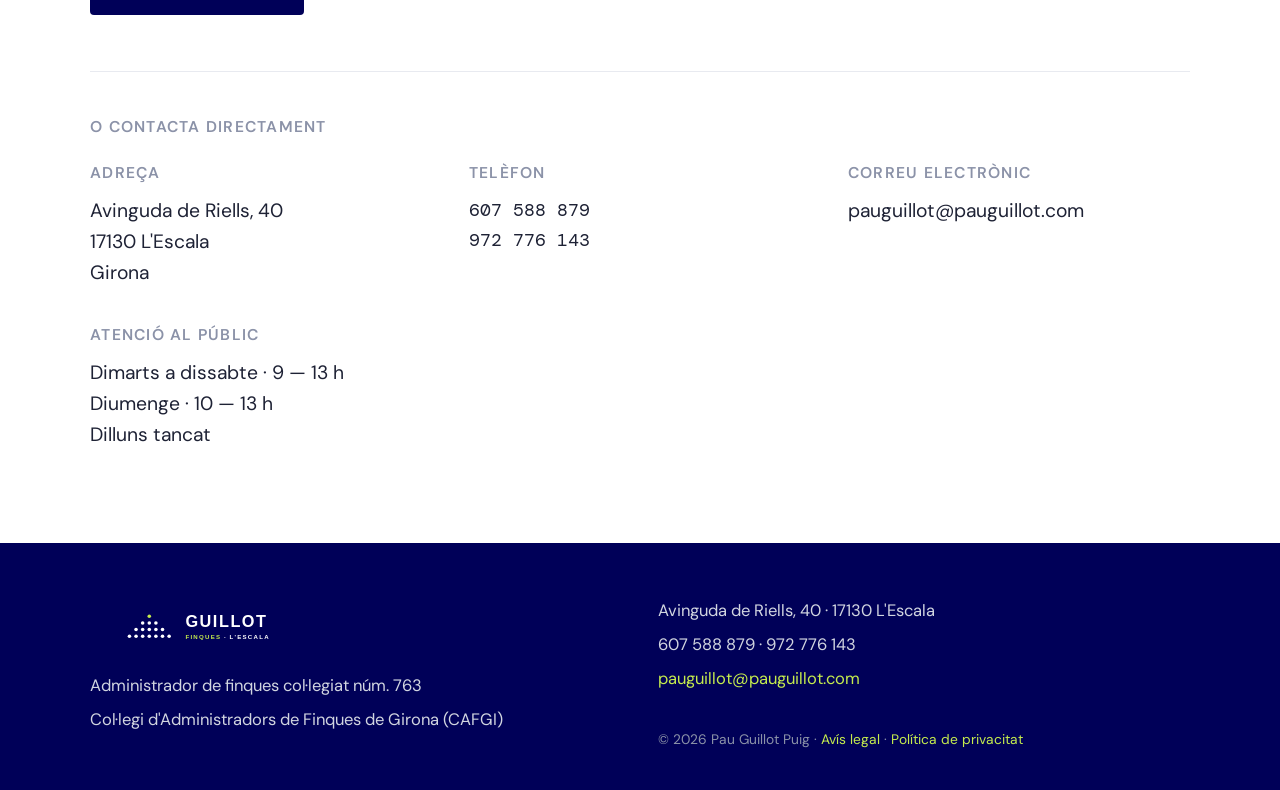
==== commit 0f14528e: "Header: fons navy amb logo blanc/lime, enllaços invertits" ====
--- a/index.html
+++ b/index.html
@@ -7,6 +7,10 @@
   <title>Pau Guillot Finques · Administrador de finques · L'Escala</title>
   <link rel="canonical" href="https://finqueslescala.com/">
   <link rel="icon" type="image/svg+xml" href="assets/favicon.svg">
+  <link rel="icon" href="assets/favicon.ico" sizes="any">
+  <link rel="icon" type="image/png" sizes="32x32" href="assets/favicon-32.png">
+  <link rel="icon" type="image/png" sizes="192x192" href="assets/favicon-192.png">
+  <link rel="apple-touch-icon" sizes="180x180" href="assets/apple-touch-icon.png">
   <link rel="stylesheet" href="styles.css">
 
   <meta property="og:type" content="website">
@@ -29,7 +33,7 @@
   <header class="site-header">
     <div class="site-header__inner">
       <a class="site-header__logo" href="#" aria-label="Pau Guillot Finques">
-        <img src="assets/logo-light.svg" alt="Pau Guillot Finques">
+        <img src="assets/logo-on-navy.svg" alt="Pau Guillot Finques">
       </a>
       <nav class="site-header__nav">
         <a href="#serveis">Serveis</a>
@@ -179,10 +183,18 @@
             </span>
           </label>
 
+          <div style="position:absolute;left:-10000px;width:1px;height:1px;overflow:hidden" aria-hidden="true">
+            <label for="website">No omplis aquest camp</label>
+            <input type="text" id="website" name="website" tabindex="-1" autocomplete="off">
+          </div>
+
+          <div class="cf-turnstile" data-sitekey="0x4AAAAAADNUIH3L6yW5ZSSy"></div>
+
           <button type="submit" class="pressupost-form__submit">
             Enviar sol·licitud →
           </button>
         </form>
+        <script src="https://challenges.cloudflare.com/turnstile/v0/api.js" async defer></script>
 
         <div class="contacte-divider"></div>
 
--- a/styles.css
+++ b/styles.css
@@ -67,8 +67,8 @@
    HEADER
    ============================================================ */
 .site-header {
-  background: var(--white);
-  border-bottom: 1px solid var(--gray-100);
+  background: var(--navy);
+  border-bottom: 1px solid var(--navy-deep);
   position: sticky;
   top: 0;
   z-index: 10;
@@ -105,11 +105,11 @@
 }
 
 .site-header__nav a {
-  color: var(--gray-600);
+  color: var(--gray-200);
   border-bottom: none;
   font-weight: 500;
 }
-.site-header__nav a:hover { color: var(--navy); }
+.site-header__nav a:hover { color: var(--lime); }
 
 @media (max-width: 640px) {
   .site-header__nav { display: none; }
